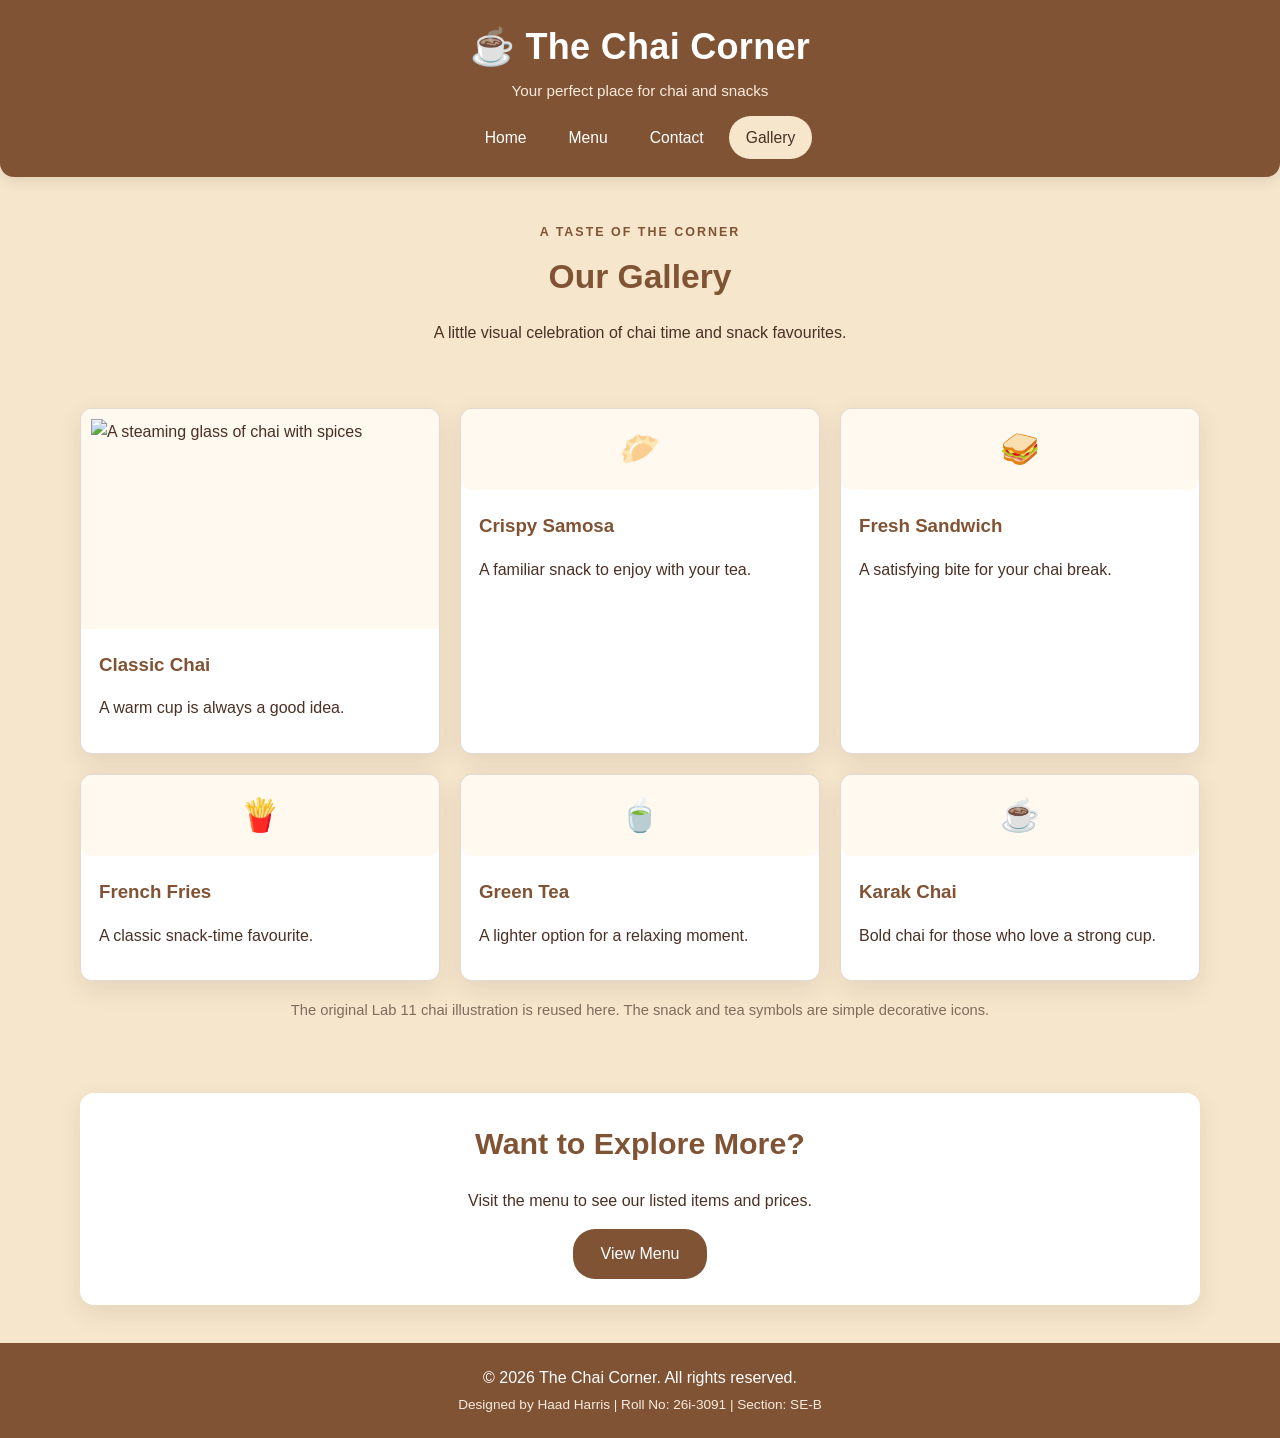
==== gallery.html @ 3438d646 "Add menu, gallery, index, contact" ====
<!DOCTYPE html>
<html lang="en">
<head>
    <meta charset="UTF-8">
    <meta name="viewport" content="width=device-width, initial-scale=1.0">
    <meta name="description" content="A visual look at chai and snack favourites from The Chai Corner.">
    <title>Gallery | The Chai Corner</title>
    <link rel="stylesheet" href="style.css">
    <script src="script.js" defer></script>
</head>
<body>
    <header class="site-header">
        <h1 class="brand">☕ The Chai Corner</h1>
        <p class="tagline">Your perfect place for chai and snacks</p>
        <div class="nav-wrap">
            <button class="nav-toggle" type="button" aria-expanded="false" aria-controls="main-navigation">☰ Menu</button>
            <nav class="site-nav" id="main-navigation" aria-label="Main navigation">
                <a href="index.html" >Home</a>
                <a href="menu.html" >Menu</a>
                <a href="contact.html">Contact</a>
                <a href="gallery.html" aria-current="page">Gallery</a>
            </nav>
        </div>
    </header>
    <main>
        <section class="page-intro">
            <p class="eyebrow">A taste of the corner</p>
            <h2>Our Gallery</h2>
            <p>A little visual celebration of chai time and snack favourites.</p>
        </section>

        <section class="section">
            <div class="gallery-grid">
                <article class="gallery-card">
                    <img src="assets/final_chai.jpg" alt="A steaming glass of chai with spices">
                    <div class="gallery-caption">
                        <h3>Classic Chai</h3>
                        <p>A warm cup is always a good idea.</p>
                    </div>
                </article>
                <article class="gallery-card">
                    <div class="dish-icon" role="img" aria-label="Samosa illustration">🥟</div>
                    <div class="gallery-caption">
                        <h3>Crispy Samosa</h3>
                        <p>A familiar snack to enjoy with your tea.</p>
                    </div>
                </article>
                <article class="gallery-card">
                    <div class="dish-icon" role="img" aria-label="Sandwich illustration">🥪</div>
                    <div class="gallery-caption">
                        <h3>Fresh Sandwich</h3>
                        <p>A satisfying bite for your chai break.</p>
                    </div>
                </article>
                <article class="gallery-card">
                    <div class="dish-icon" role="img" aria-label="French fries illustration">🍟</div>
                    <div class="gallery-caption">
                        <h3>French Fries</h3>
                        <p>A classic snack-time favourite.</p>
                    </div>
                </article>
                <article class="gallery-card">
                    <div class="dish-icon" role="img" aria-label="Green tea illustration">🍵</div>
                    <div class="gallery-caption">
                        <h3>Green Tea</h3>
                        <p>A lighter option for a relaxing moment.</p>
                    </div>
                </article>
                <article class="gallery-card">
                    <div class="dish-icon" role="img" aria-label="Karak chai illustration">☕</div>
                    <div class="gallery-caption">
                        <h3>Karak Chai</h3>
                        <p>Bold chai for those who love a strong cup.</p>
                    </div>
                </article>
            </div>
            <p class="gallery-note">The original Lab 11 chai illustration is reused here. The snack and tea symbols are simple decorative icons.</p>
        </section>

        <section class="order">
            <h2 class="section-heading">Want to Explore More?</h2>
            <p>Visit the menu to see our listed items and prices.</p>
            <a class="button-link" href="menu.html">View Menu</a>
        </section>
    </main>
    <footer>
        <p>© 2026 The Chai Corner. All rights reserved.</p>
        <p class="student-details">Designed by Haad Harris | Roll No: 26i-3091 | Section: SE-B</p>
    </footer>
</body>
</html>
---- style.css ----
/*
  The Chai Corner
  Student: Haad Harris | Roll No: 26i-3091 | Section: SE-B
  Lab 12: Multi-page website expansion of the original Lab 11 design.
*/

:root {
    --cream: #F5E6CC;
    --chai-brown: #805334;
    --dark-brown: #4B3025;
    --white: #FFFFFF;
    --soft-cream: #FFF9F0;
    --muted: #806B5D;
    --shadow: 0 8px 24px rgba(75, 48, 37, 0.10);
}

* { box-sizing: border-box; }

html { scroll-behavior: smooth; }

body {
    background-color: var(--cream);
    color: var(--dark-brown);
    font-family: Arial, sans-serif;
    margin: 0;
    line-height: 1.6;
}

img { max-width: 100%; display: block; }

a { color: inherit; }

.site-header {
    background-color: var(--chai-brown);
    color: white;
    padding: 18px 5%;
    text-align: center;
    border-radius: 0 0 14px 14px;
    box-shadow: 0 4px 14px rgba(75, 48, 37, 0.12);
}

.brand {
    margin: 0;
    font-size: clamp(1.7rem, 4vw, 2.25rem);
    letter-spacing: 0.3px;
}

.tagline {
    margin: 3px 0 13px;
    color: #F8EBDD;
    font-size: 0.95rem;
}

.nav-wrap {
    display: flex;
    justify-content: center;
    align-items: center;
    gap: 10px;
}

.site-nav {
    display: flex;
    justify-content: center;
    align-items: center;
    flex-wrap: wrap;
    gap: 8px;
}

.site-nav a {
    color: white;
    text-decoration: none;
    padding: 9px 17px;
    border-radius: 22px;
    font-size: 0.98rem;
    transition: background-color 0.2s ease, color 0.2s ease;
}

.site-nav a:hover,
.site-nav a[aria-current="page"] {
    background-color: var(--cream);
    color: var(--dark-brown);
}

.nav-toggle {
    display: none;
    background: transparent;
    border: 1px solid rgba(255,255,255,.65);
    color: white;
    border-radius: 8px;
    padding: 8px 12px;
    font-size: 1rem;
    cursor: pointer;
}

main {
    width: min(1120px, 90%);
    margin: 0 auto;
    min-height: 65vh;
}

.welcome {
    text-align: center;
    padding: clamp(22px, 4vw, 42px);
    background-color: white;
    margin-top: 28px;
    border-radius: 14px;
    box-shadow: var(--shadow);
}

.welcome h2, .section-heading {
    color: var(--chai-brown);
}

.welcome h2 {
    margin: 0 0 8px;
    font-size: clamp(1.5rem, 3vw, 2rem);
}

.welcome p {
    max-width: 650px;
    margin: 0 auto 20px;
}

.hero-image {
    width: min(360px, 100%);
    height: 260px;
    object-fit: contain;
    margin: 20px auto 0;
    border-radius: 12px;
    background: var(--soft-cream);
}

.eyebrow {
    color: var(--chai-brown);
    text-transform: uppercase;
    letter-spacing: 2px;
    font-size: 0.78rem;
    font-weight: bold;
    margin-bottom: 7px;
}

.section {
    padding: 34px 0 8px;
}

.section-heading {
    text-align: center;
    margin: 0 0 20px;
    font-size: clamp(1.45rem, 3vw, 1.9rem);
}

.menu {
    display: flex;
    justify-content: space-around;
    align-items: stretch;
    gap: 20px;
}

.menu-card {
    background-color: white;
    padding: 22px;
    flex: 1 1 280px;
    border-radius: 12px;
    border: 2px solid var(--chai-brown);
    box-shadow: var(--shadow);
}

.menu-card h3 {
    text-align: center;
    color: var(--chai-brown);
    margin-top: 0;
}

.menu-card li { padding: 5px 0; }

.feature-grid, .gallery-grid, .menu-grid {
    display: grid;
    grid-template-columns: repeat(3, minmax(0, 1fr));
    gap: 20px;
}

.feature-card, .gallery-card, .dish-card {
    background: white;
    border-radius: 12px;
    overflow: hidden;
    box-shadow: var(--shadow);
    border: 1px solid rgba(128, 83, 52, .22);
}

.feature-card { padding: 22px; text-align: center; }
.feature-card h3, .dish-card h3, .gallery-card h3 { color: var(--chai-brown); }
.feature-icon {
    font-size: 2.4rem;
    width: 76px;
    height: 76px;
    display: grid;
    place-items: center;
    margin: 0 auto 10px;
    background: var(--soft-cream);
    border-radius: 50%;
}

table {
    width: 100%;
    border-collapse: collapse;
    background-color: white;
    margin-top: 20px;
    border-radius: 10px;
    overflow: hidden;
    box-shadow: var(--shadow);
}

th, td {
    border: 1px solid var(--chai-brown);
    padding: 12px;
    text-align: center;
}

th {
    background-color: var(--chai-brown);
    color: white;
}

tbody tr:nth-child(even) { background: var(--soft-cream); }

.order {
    text-align: center;
    background-color: white;
    padding: 26px 20px;
    margin: 32px 0;
    border-radius: 14px;
    box-shadow: var(--shadow);
}

button, .button-link {
    background-color: var(--chai-brown);
    color: white;
    padding: 12px 28px;
    border: none;
    border-radius: 22px;
    font-size: 1rem;
    cursor: pointer;
    text-decoration: none;
    display: inline-block;
    transition: background-color .2s ease, transform .2s ease;
}

button:hover, .button-link:hover {
    background-color: var(--dark-brown);
    transform: translateY(-2px);
}

.page-intro {
    text-align: center;
    padding: 34px 0 12px;
}

.page-intro h2 {
    color: var(--chai-brown);
    margin: 0 0 8px;
    font-size: clamp(1.6rem, 3vw, 2.1rem);
}

.dish-card { padding: 20px; }
.dish-card p { margin-bottom: 0; }
.price {
    color: var(--chai-brown);
    font-weight: bold;
    font-size: 1.05rem;
}
.dish-icon {
    background: var(--soft-cream);
    border-radius: 10px;
    padding: 15px;
    text-align: center;
    font-size: 2rem;
}

.gallery-card img {
    width: 100%;
    height: 220px;
    object-fit: contain;
    background: var(--soft-cream);
    padding: 10px;
}
.gallery-card .gallery-caption { padding: 2px 18px 16px; }
.gallery-card h3 { margin-bottom: 4px; }
.gallery-note {
    text-align: center;
    color: var(--muted);
    margin: 18px 0 30px;
    font-size: .92rem;
}

footer {
    text-align: center;
    margin-top: 38px;
    padding: 18px 12px;
    background-color: var(--chai-brown);
    color: white;
}
footer p { margin: 4px 0; }
footer .student-details { font-size: .85rem; color: #F8EBDD; }

@media (max-width: 760px) {
    main { width: min(92%, 600px); }
    .menu { flex-direction: column; }
    .feature-grid, .gallery-grid, .menu-grid { grid-template-columns: repeat(2, minmax(0, 1fr)); }
}

@media (max-width: 560px) {
    .site-header { padding: 16px 4%; }
    .nav-wrap { justify-content: space-between; flex-wrap: wrap; }
    .nav-toggle { display: inline-block; }
    .site-nav {
        display: none;
        width: 100%;
        flex-direction: column;
        gap: 3px;
        padding-top: 10px;
    }
    .site-nav.is-open { display: flex; }
    .site-nav a { width: 100%; }
    .feature-grid, .gallery-grid, .menu-grid { grid-template-columns: 1fr; }
    .welcome { margin-top: 18px; }
    table { font-size: .88rem; }
    th, td { padding: 9px 6px; }
}


/* Contact page additions — keeps the original Lab 11 palette */
.contact-grid { display: grid; grid-template-columns: repeat(3, minmax(0, 1fr)); gap: 20px; }
.contact-card {
    background: white; border: 2px solid var(--chai-brown); border-radius: 12px;
    padding: 22px 18px; text-align: center; box-shadow: var(--shadow);
}
.contact-card h3 { color: var(--chai-brown); margin: 8px 0; }
.contact-card p { margin: 5px 0; }
.contact-card a { color: var(--chai-brown); font-weight: bold; text-decoration: none; }
.contact-card a:hover { text-decoration: underline; }
.placeholder-note { color: var(--muted); font-size: .84rem; margin-top: 12px !important; }
.contact-form-section {
    background: white; border-radius: 14px; padding: clamp(22px, 4vw, 38px);
    margin: 30px 0; box-shadow: var(--shadow);
}
.form-heading { text-align: center; }
.form-heading p:last-child { color: var(--muted); }
.contact-form { width: min(100%, 680px); margin: 22px auto 0; }
.form-field { margin-bottom: 17px; }
.form-field label { display: block; color: var(--chai-brown); font-weight: bold; margin-bottom: 7px; }
.form-field input, .form-field textarea {
    width: 100%; padding: 12px 14px; border: 1px solid #B99A82; border-radius: 8px;
    background: var(--soft-cream); color: var(--dark-brown); font: inherit;
}
.form-field input:focus, .form-field textarea:focus { outline: 2px solid var(--chai-brown); outline-offset: 2px; }
.form-field textarea { resize: vertical; min-height: 130px; }
.form-feedback { color: var(--chai-brown); font-weight: bold; min-height: 1.5em; }
@media (max-width: 760px) { .contact-grid { grid-template-columns: 1fr; } }
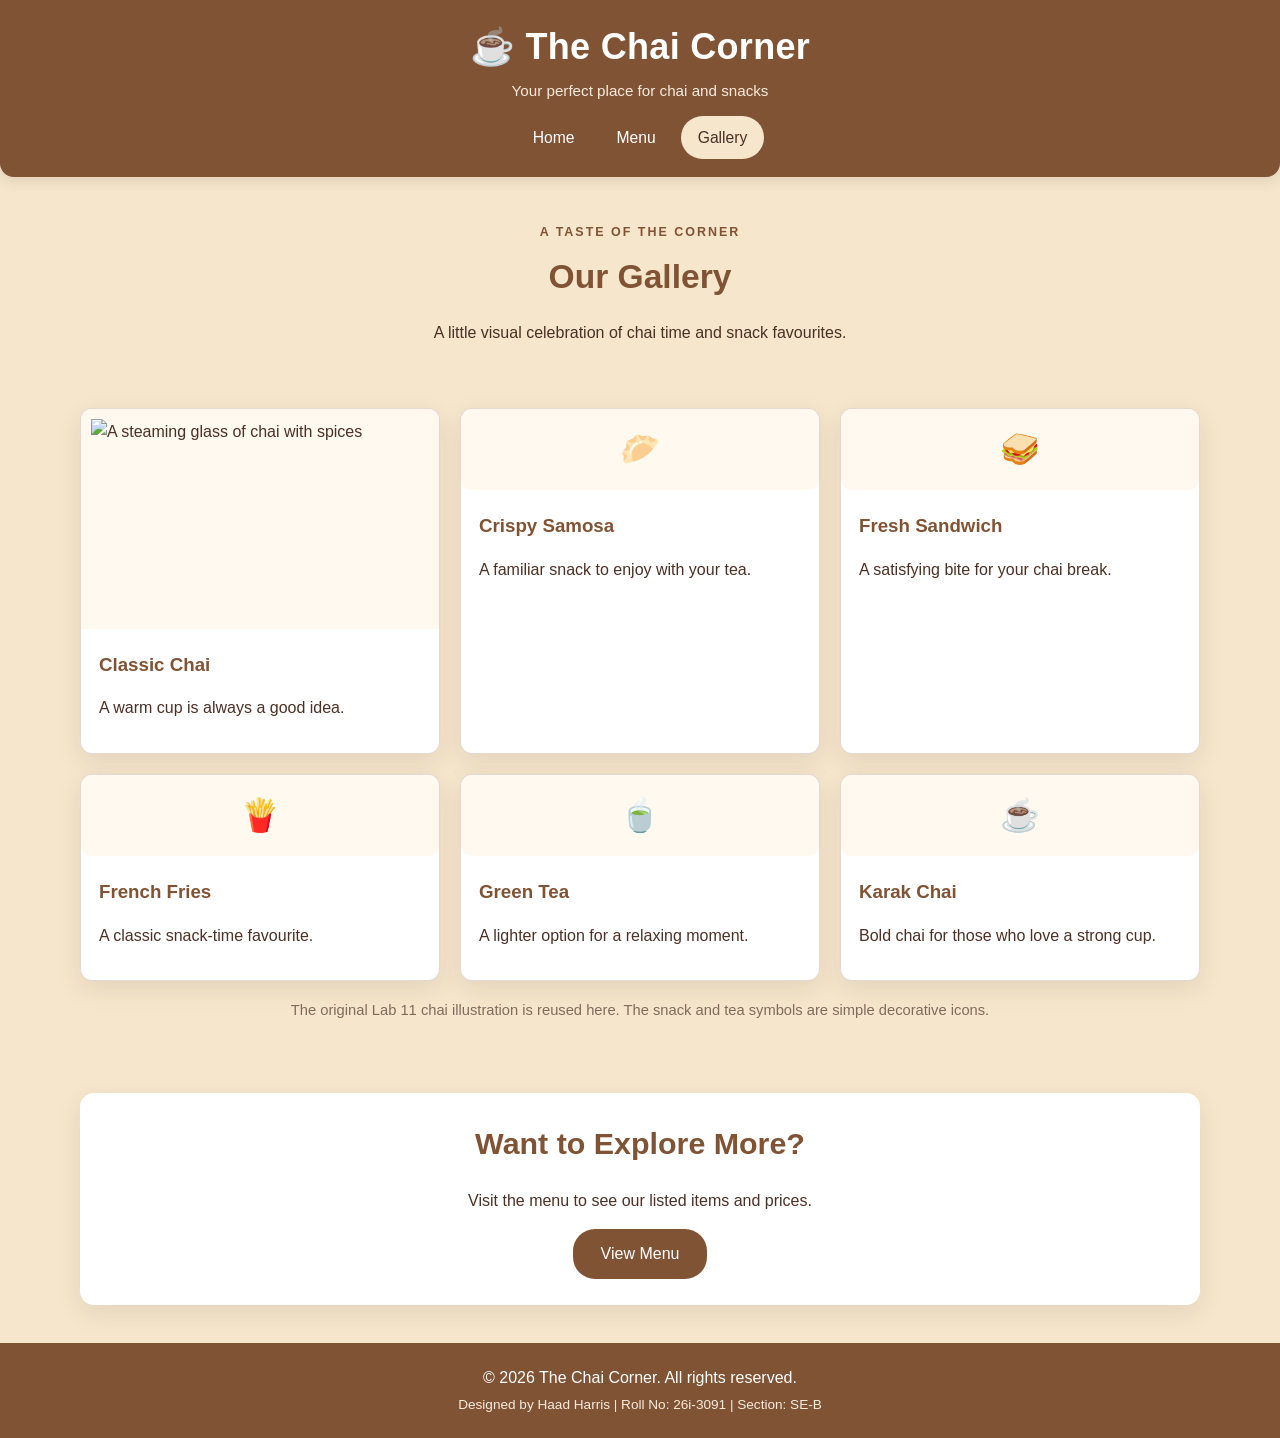
==== commit 245a750b: "Add files via upload" ====
--- a/gallery.html
+++ b/gallery.html
@@ -17,7 +17,6 @@
             <nav class="site-nav" id="main-navigation" aria-label="Main navigation">
                 <a href="index.html" >Home</a>
                 <a href="menu.html" >Menu</a>
-                <a href="contact.html">Contact</a>
                 <a href="gallery.html" aria-current="page">Gallery</a>
             </nav>
         </div>
